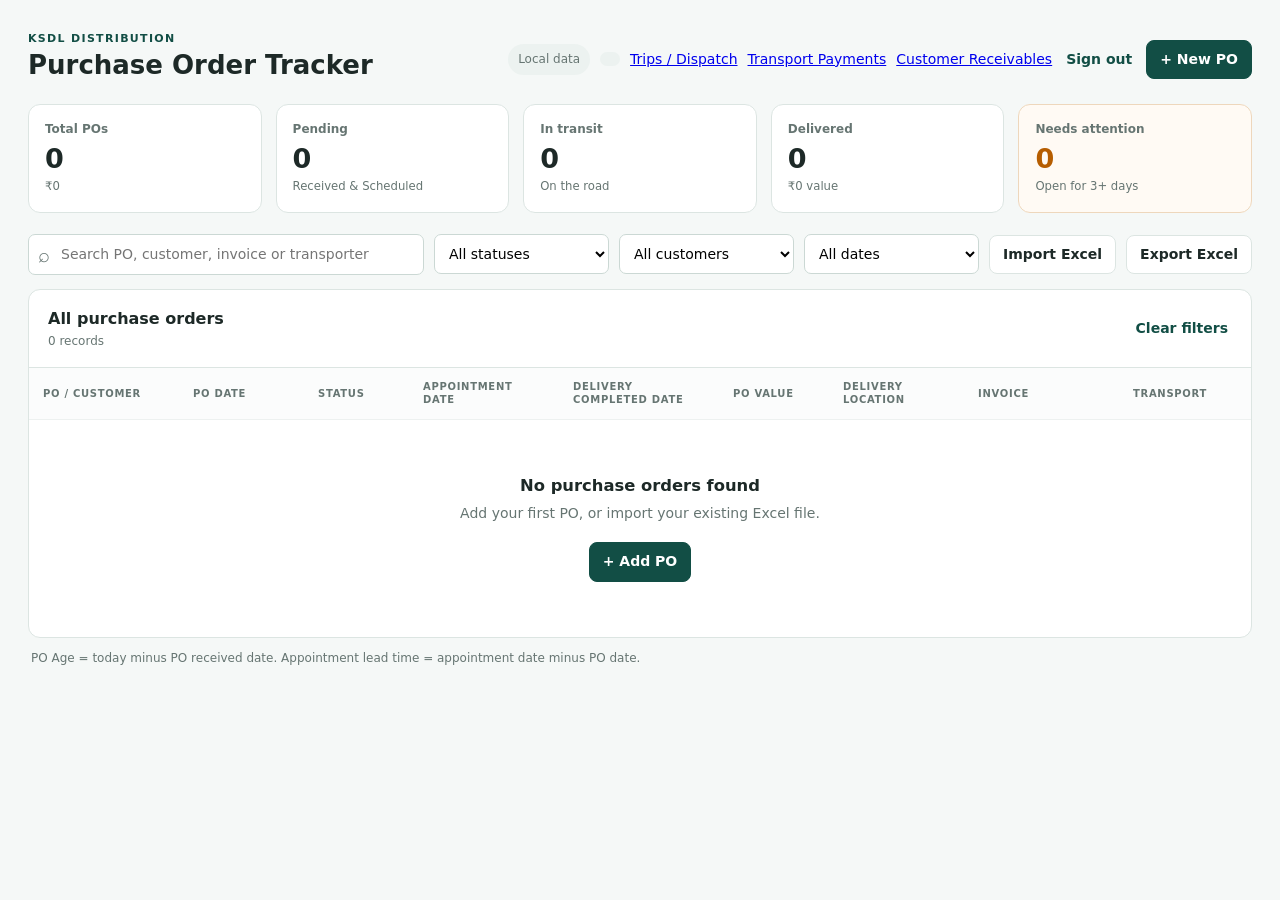
==== index.html @ 759ed299 "Add files via upload" ====
<!doctype html>
<html lang="en">
  <head>
    <meta charset="UTF-8" />
    <meta name="viewport" content="width=device-width, initial-scale=1.0" />
    <meta name="theme-color" content="#124e45" />
    <title>KSDL PO Tracker</title>
    <link rel="stylesheet" href="styles.css?v=main-table-alignment-2-20260728" />
    <link rel="stylesheet" href="main-tracker-layout.css?v=horizontal-scroll-20260728" />
    <link rel="stylesheet" href="mobile-filters.css" />
    <script src="https://cdn.sheetjs.com/xlsx-0.20.3/package/dist/xlsx.full.min.js"></script>
  </head>
  <body>
    <section id="loginScreen" class="login-screen hidden">
      <form id="loginForm" class="login-card">
        <span class="eyebrow">KSDL DISTRIBUTION</span>
        <h1>PO Tracker</h1>
        <p>Sign in with your authorised business email.</p>
        <label>Email<input id="emailInput" type="email" autocomplete="username" required autofocus /></label>
        <label>Password<input id="passwordInput" type="password" autocomplete="current-password" required /></label>
        <p id="loginError" class="error" aria-live="polite"></p>
        <button>Sign in</button>
      </form>
    </section>

    <main id="app" class="app-shell hidden">
      <header class="topbar">
        <div><span class="eyebrow">KSDL DISTRIBUTION</span><h1>Purchase Order Tracker</h1></div>
        <div class="top-actions">
          <span id="connectionStatus" class="connection-status">Local data</span>
          <span id="signedInAs" class="connection-status"></span>
          <a class="tracker-nav-link" href="logistics.html">Trips / Dispatch</a>
          <a class="tracker-nav-link" href="payments.html">Transport Payments</a>
          <a class="tracker-nav-link" href="receivables.html">Customer Receivables</a>
          <button id="signOutBtn" class="text-btn" type="button">Sign out</button>
          <button id="newPoBtn" class="primary">+ New PO</button>
        </div>
      </header>

      <section class="summary-grid" aria-label="Dashboard summary">
        <article><span>Total POs</span><strong id="totalCount">0</strong><small id="totalValue">₹0</small></article>
        <article><span>Pending</span><strong id="pendingCount">0</strong><small>Received &amp; Scheduled</small></article>
        <article><span>In transit</span><strong id="transitCount">0</strong><small>On the road</small></article>
        <article><span>Delivered</span><strong id="deliveredCount">0</strong><small id="deliveredValue">₹0 value</small></article>
        <article class="attention"><span>Needs attention</span><strong id="attentionCount">0</strong><small>Open for 3+ days</small></article>
      </section>

      <section class="toolbar">
        <label class="search"><span>⌕</span><input id="searchInput" placeholder="Search PO, customer, invoice or transporter" /></label>
        <select id="statusFilter" aria-label="Filter by status"><option value="">All statuses</option></select>
        <select id="customerFilter" aria-label="Filter by customer"><option value="">All customers</option></select>
        <select id="dateRangeFilter" aria-label="Filter by date range">
          <option value="">All dates</option>
          <option value="current">Current month</option>
          <option value="last">Last month</option>
          <option value="custom">Custom dates</option>
        </select>
        <div id="customDateFilters" class="custom-date-filters hidden">
          <select id="dateFieldFilter" aria-label="Choose filter date"><option value="poDate">PO date</option><option value="deliveryDate">Appointment date</option><option value="deliveryCompletedDate">Delivery completed date</option></select>
          <label class="date-filter">From<input id="dateFrom" type="date" aria-label="From date" /></label>
          <label class="date-filter">To<input id="dateTo" type="date" aria-label="To date" /></label>
        </div>
        <div class="toolbar-actions">
          <button id="importBtn">Import Excel</button><input id="importFile" type="file" accept=".xlsx,.xls,.csv" hidden />
          <button id="exportBtn">Export Excel</button>
        </div>
      </section>

      <section class="table-card">
        <div class="table-title"><div><h2>All purchase orders</h2><p id="resultCount">0 records</p></div><button id="clearFilters" class="text-btn">Clear filters</button></div>
        <div class="table-wrap"><table class="po-table">
          <colgroup>
            <col class="col-po" /><col class="col-po-date" /><col class="col-status" />
            <col class="col-delivery-date" /><col class="col-completed-date" />
            <col class="col-value" /><col class="col-location" /><col class="col-invoice" />
            <col class="col-transport" /><col class="col-age" />
            <col class="col-action" />
          </colgroup>
          <thead><tr>
          <th scope="col">PO / Customer</th><th scope="col">PO date</th><th scope="col">Status</th><th scope="col">Appointment date</th><th scope="col">Delivery completed date</th><th scope="col">PO value</th><th scope="col">Delivery location</th><th scope="col">Invoice</th><th scope="col">Transport</th><th scope="col">PO age</th><th scope="col">Action</th>
        </tr></thead><tbody id="poTableBody"></tbody></table></div>
        <div id="emptyState" class="empty-state hidden"><h3>No purchase orders found</h3><p>Add your first PO, or import your existing Excel file.</p><button id="emptyNewBtn" class="primary">+ Add PO</button></div>
      </section>
      <p class="footnote">PO Age = today minus PO received date. Appointment lead time = appointment date minus PO date.</p>
    </main>

    <dialog id="poDialog"><form id="poForm" method="dialog">
      <div class="modal-header"><div><span class="eyebrow">PURCHASE ORDER</span><h2 id="formTitle">Add PO</h2></div><button type="button" id="closeDialog" class="icon-btn" aria-label="Close">×</button></div>
      <input id="recordId" type="hidden" />
      <div class="form-grid">
        <label>Customer name*<input name="customerName" required placeholder="e.g. DMart" /></label>
        <label>PO number*<input name="poNumber" required placeholder="e.g. DM-45678" /></label>
        <label>Delivery location<input name="deliveryLocation" placeholder="Auto-captured from PO, or enter manually" /></label>
        <label class="span-2">PO copy <small>Optional: PDF, JPG or PNG received through WhatsApp or from the store. This does not change delivery status.</small><input name="poAttachment" type="file" accept="application/pdf,image/jpeg,image/png" /></label>
        <label>PO date*<input name="poDate" type="date" required /></label>
        <label>PO received date*<input name="poReceivedDate" type="date" required /></label>
        <label>Appointment date<input name="deliveryDate" type="date" /></label>
        <label>Delivery status*<select name="status" required></select></label>
        <label class="span-2">Delivery note <small>PDF, JPG or PNG. Uploading a note marks this PO as Delivered.</small><input name="deliveryNote" type="file" accept="application/pdf,image/jpeg,image/png" /></label>
        <label>PO value (₹)<input name="poValue" type="number" min="0" step="0.01" placeholder="0" /></label>
        <label>Invoice number<input name="invoiceNumber" /></label>
        <label>Invoice date<input name="invoiceDate" type="date" /></label>
        <label>Transporter<input name="transporter" placeholder="e.g. Local Tempo" /></label>
        <label>Transport amount (₹)<input name="transportAmount" type="number" min="0" step="0.01" placeholder="0" /></label>
        <label>LR / tracking number<input name="trackingNumber" /></label>
        <label>Assigned to<input name="assignedTo" placeholder="e.g. Supply Agent" /></label>
        <label>Executive review<select name="reviewStatus"><option value="Approved">Approved</option><option value="Needs Correction">Send back for correction</option><option value="Submitted">Submitted by executive</option><option value="Draft">Draft</option></select></label>
        <label class="span-2">Correction note for executive<textarea name="correctionNote" rows="2" placeholder="Explain what needs to be corrected before sending it back"></textarea></label>
        <label class="span-2">Remarks<textarea name="remarks" rows="3" placeholder="Any delivery or order note"></textarea></label>
      </div>
      <div class="modal-actions"><button type="button" id="deleteBtn" class="danger hidden">Delete permanently</button><span></span><button type="button" id="cancelBtn">Cancel</button><button class="primary">Save PO</button></div>
    </form></dialog>
    <div id="toast" class="toast" role="status"></div>
    <script src="config.js"></script><script src="app.js?v=appointment-date-20260729"></script>
  </body>
</html>
---- styles.css ----
:root{--green:#124e45;--green2:#0d3b35;--mint:#e7f3ef;--ink:#1d2927;--muted:#667572;--line:#dce5e2;--bg:#f5f8f7;--white:#fff;--amber:#b65d00;--red:#b52c2c}*{box-sizing:border-box}body{margin:0;background:var(--bg);font:14px/1.4 Inter,ui-sans-serif,system-ui,-apple-system,BlinkMacSystemFont,"Segoe UI",sans-serif;color:var(--ink)}button,input,select,textarea{font:inherit}button{border:1px solid var(--line);border-radius:8px;background:#fff;padding:9px 13px;cursor:pointer;color:var(--ink);font-weight:650}button:hover{background:#f3f6f5}.primary{border-color:var(--green);background:var(--green);color:#fff}.primary:hover{background:var(--green2)}.app-shell{max-width:1500px;margin:auto;padding:28px}.topbar{display:flex;align-items:flex-end;justify-content:space-between;margin-bottom:25px}.topbar h1{font-size:26px;line-height:1.1;margin:3px 0 0}.eyebrow{color:var(--green);font-size:11px;font-weight:800;letter-spacing:.12em}.top-actions,.toolbar,.toolbar-actions{display:flex;align-items:center;gap:10px}.connection-status{font-size:12px;color:var(--muted);padding:7px 10px;background:#ecf2f0;border-radius:99px}.summary-grid{display:grid;grid-template-columns:repeat(5,1fr);gap:14px;margin-bottom:21px}.summary-grid article,.table-card{background:var(--white);border:1px solid var(--line);border-radius:12px}.summary-grid article{padding:16px}.summary-grid span{display:block;color:var(--muted);font-size:12px;font-weight:650}.summary-grid strong{font-size:27px;line-height:1.3;display:block;margin-top:3px}.summary-grid small{color:var(--muted)}.summary-grid .attention{border-color:#eed7bc;background:#fffaf4}.summary-grid .attention strong{color:var(--amber)}.toolbar{margin-bottom:14px}.search{position:relative;flex:1;min-width:230px}.search span{position:absolute;left:10px;top:7px;font-size:20px;color:var(--muted)}.search input{width:100%;padding:10px 12px 10px 32px}.toolbar select{padding:10px;max-width:175px}input,select,textarea{border:1px solid #cbd8d4;border-radius:7px;background:#fff;padding:9px;width:100%;outline-color:#4c998a}.table-title{display:flex;align-items:center;justify-content:space-between;padding:18px 19px;border-bottom:1px solid var(--line)}.table-title h2{font-size:16px;margin:0}.table-title p{color:var(--muted);font-size:12px;margin:2px 0 0}.text-btn{border:0;padding:4px;color:var(--green);background:transparent}.table-wrap{overflow:auto}table{width:100%;border-collapse:collapse;min-width:1050px}.po-table{min-width:1500px;table-layout:fixed}.po-table th{white-space:normal;line-height:1.25}.po-table .col-po{width:150px}.po-table .col-po-date{width:125px}.po-table .col-status{width:105px}.po-table .col-delivery-date{width:150px}.po-table .col-completed-date{width:160px}.po-table .col-value{width:110px}.po-table .col-location{width:135px}.po-table .col-invoice{width:155px}.po-table .col-transport{width:155px}.po-table .col-assigned{width:115px}.po-table .col-age{width:85px}.po-table .col-action{width:80px}th{text-align:left;text-transform:uppercase;font-size:10px;letter-spacing:.07em;color:var(--muted);background:#fbfcfc}th,td{padding:13px 14px;border-bottom:1px solid #edf1f0;vertical-align:middle}td{font-size:13px}.primary-cell{font-weight:750}.secondary{display:block;font-size:12px;color:var(--muted);margin-top:2px}.pill{font-size:11px;font-weight:750;padding:5px 8px;border-radius:20px;display:inline-block;white-space:nowrap}.received{background:#e8eff8;color:#305b8c}.scheduled{background:#f8f0da;color:#8a6400}.in-transit{background:#e4f2f5;color:#12677b}.delivered{background:#e4f3ea;color:#18723b}.partially-delivered{background:#fcefdc;color:#9a5500}.cancelled{background:#f5e5e5;color:#a12b2b}.action-btn{padding:5px 9px;font-size:12px}.empty-state{text-align:center;padding:55px 20px}.empty-state h3{margin:0}.empty-state p{color:var(--muted);margin:6px 0 18px}.hidden{display:none!important}.footnote{font-size:12px;color:var(--muted);margin:12px 3px}dialog{border:0;border-radius:13px;padding:0;width:min(760px,calc(100% - 30px));box-shadow:0 20px 55px #16332b55}dialog::backdrop{background:#132d2866}dialog form{padding:22px}.modal-header{display:flex;justify-content:space-between;align-items:start;margin-bottom:18px}.modal-header h2{margin:3px 0 0}.icon-btn{font-size:25px;border:0;padding:0 7px;background:transparent}.form-grid{display:grid;grid-template-columns:1fr 1fr;gap:14px}.form-grid label{font-size:12px;font-weight:700;color:#43514e}.form-grid input,.form-grid select,.form-grid textarea{display:block;margin-top:5px;font-weight:400;color:var(--ink)}textarea{resize:vertical}.span-2{grid-column:span 2}.modal-actions{display:grid;grid-template-columns:auto 1fr auto auto;gap:9px;margin-top:22px}.danger{color:var(--red);border-color:#e7b9b9}.toast{position:fixed;right:20px;bottom:20px;background:#193d36;color:#fff;padding:11px 15px;border-radius:8px;box-shadow:0 5px 20px #0003;opacity:0;transform:translateY(12px);transition:.2s;pointer-events:none}.toast.show{opacity:1;transform:translateY(0)}.login-screen{position:fixed;inset:0;z-index:10;display:grid;place-items:center;background:var(--bg)}.login-card{width:min(380px,calc(100% - 36px));background:white;border:1px solid var(--line);border-radius:14px;padding:29px}.login-card h1{margin:3px 0}.login-card p{color:var(--muted)}.login-card label{display:block;font-weight:700;margin:19px 0 14px}.login-card label input{margin-top:5px}.login-card button{width:100%}.error{color:var(--red)!important;min-height:18px;font-size:12px}@media(max-width:900px){.summary-grid{grid-template-columns:repeat(3,1fr)}.toolbar{flex-wrap:wrap}.toolbar-actions{margin-left:auto}}@media(max-width:580px){.app-shell{padding:17px}.topbar{align-items:start;gap:15px}.topbar h1{font-size:21px}.connection-status{display:none}.summary-grid{grid-template-columns:1fr 1fr;gap:9px}.summary-grid article{padding:13px}.summary-grid strong{font-size:23px}.toolbar select{flex:1;max-width:none}.toolbar-actions{width:100%;margin-left:0}.toolbar-actions button{flex:1}.form-grid{grid-template-columns:1fr}.span-2{grid-column:span 1}.modal-actions{grid-template-columns:auto 1fr auto auto}dialog form{padding:17px}}
---- main-tracker-layout.css ----
.po-table {
  width: 1410px;
  min-width: 1410px;
  table-layout: fixed;
}

.po-table th,
.po-table td {
  overflow-wrap: anywhere;
}

.po-table td[data-column="value"],
.po-table td[data-column="age"],
.po-table td[data-column="action"] {
  white-space: nowrap;
}

@media (max-width: 760px) {
  html,
  body {
    width: 100%;
    max-width: 100%;
    overflow-x: hidden;
  }

  .app-shell {
    width: 100%;
    max-width: 100%;
    padding: 14px;
  }

  .topbar {
    display: block;
    width: 100%;
    margin-bottom: 18px;
  }

  .top-actions {
    display: grid;
    grid-template-columns: minmax(0, 1fr) minmax(0, 1fr);
    gap: 8px;
    width: 100%;
    margin-top: 13px;
  }

  .top-actions .connection-status {
    display: none;
  }

  .top-actions .tracker-nav-link,
  .top-actions button {
    display: flex;
    align-items: center;
    justify-content: center;
    width: 100%;
    min-width: 0;
    min-height: 42px;
    padding: 8px;
    text-align: center;
    line-height: 1.2;
  }

  .top-actions a[href="receivables.html"] {
    grid-column: 1 / -1;
  }

  .summary-grid,
  .toolbar,
  .table-card {
    width: 100%;
    max-width: 100%;
    min-width: 0;
  }

  .toolbar {
    display: grid;
    grid-template-columns: minmax(0, 1fr) minmax(0, 1fr);
    gap: 8px;
  }

  .toolbar .search,
  .toolbar #dateRangeFilter,
  .toolbar .custom-date-filters,
  .toolbar .toolbar-actions {
    grid-column: 1 / -1;
    width: 100%;
  }

  .toolbar select {
    width: 100%;
    max-width: none;
  }

  .toolbar-actions {
    display: grid;
    grid-template-columns: minmax(0, 1fr) minmax(0, 1fr);
    gap: 8px;
    margin: 0;
  }

  .toolbar-actions button {
    width: 100%;
    min-height: 42px;
  }

  .table-card {
    overflow: hidden;
  }

  .table-wrap {
    width: 100%;
    max-width: 100%;
    overflow-x: auto;
    overflow-y: hidden;
    -webkit-overflow-scrolling: touch;
    overscroll-behavior-inline: contain;
  }

  .po-table {
    display: table;
    width: 1410px;
    min-width: 1410px;
    table-layout: fixed;
  }
}
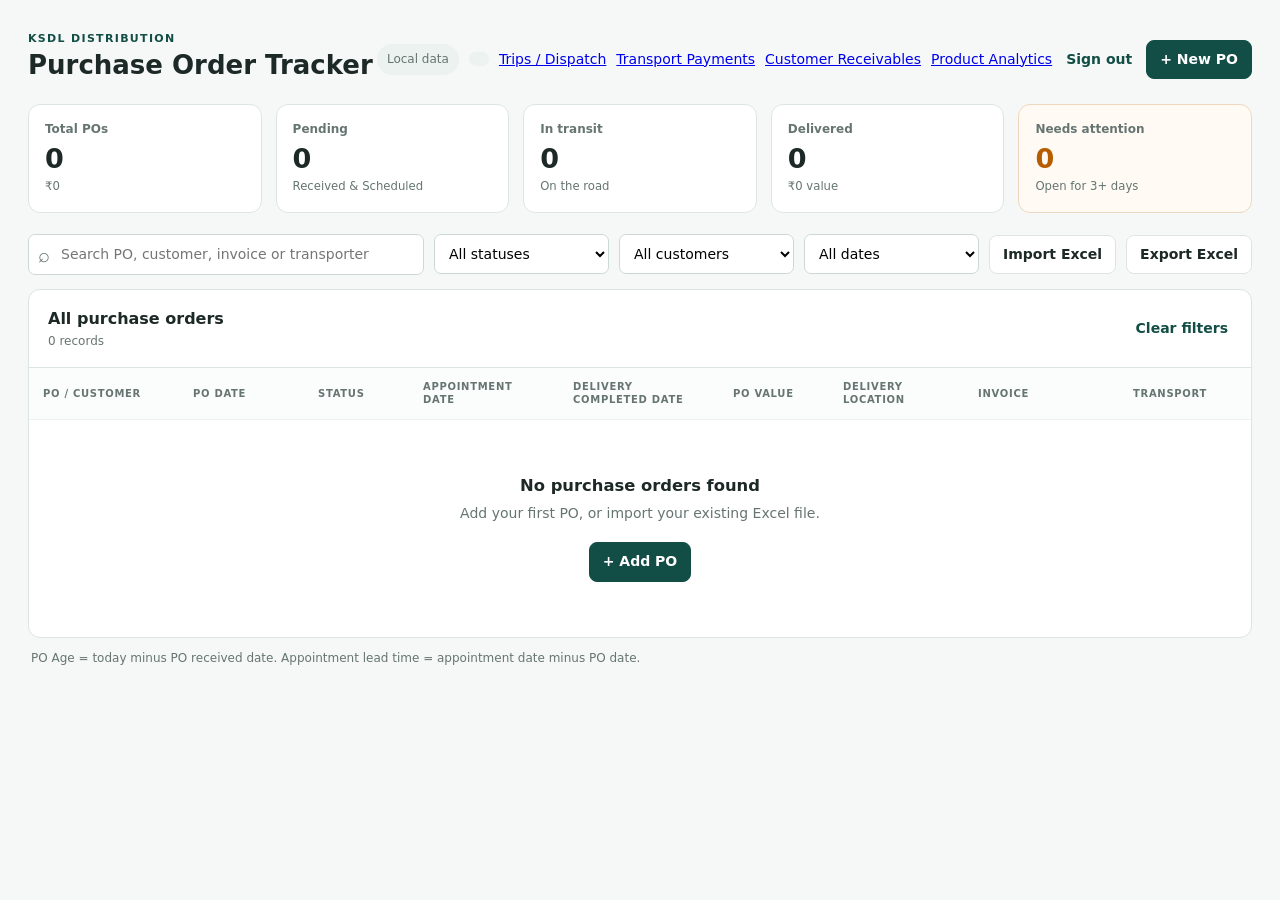
==== commit f6f3e1bf: "Add files via upload" ====
--- a/index.html
+++ b/index.html
@@ -32,6 +32,7 @@
           <a class="tracker-nav-link" href="logistics.html">Trips / Dispatch</a>
           <a class="tracker-nav-link" href="payments.html">Transport Payments</a>
           <a class="tracker-nav-link" href="receivables.html">Customer Receivables</a>
+          <a class="tracker-nav-link" href="analytics.html">Product Analytics</a>
           <button id="signOutBtn" class="text-btn" type="button">Sign out</button>
           <button id="newPoBtn" class="primary">+ New PO</button>
         </div>
@@ -111,6 +112,6 @@
       <div class="modal-actions"><button type="button" id="deleteBtn" class="danger hidden">Delete permanently</button><span></span><button type="button" id="cancelBtn">Cancel</button><button class="primary">Save PO</button></div>
     </form></dialog>
     <div id="toast" class="toast" role="status"></div>
-    <script src="config.js"></script><script src="app.js?v=appointment-date-20260729"></script>
+    <script src="config.js"></script><script src="app.js?v=product-analytics-nav-20260731"></script>
   </body>
 </html>
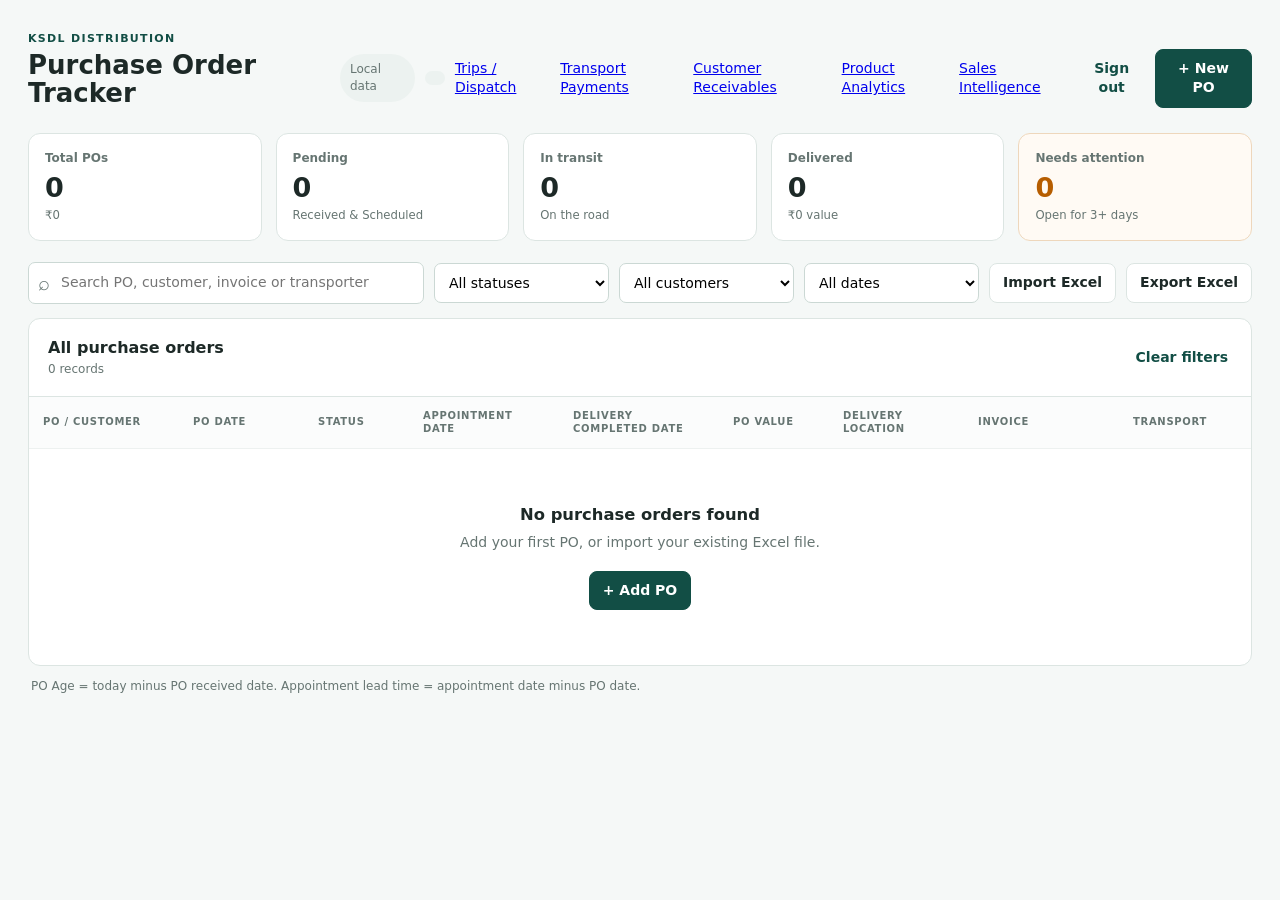
==== commit c46d8a89: "Add files via upload" ====
--- a/index.html
+++ b/index.html
@@ -33,6 +33,7 @@
           <a class="tracker-nav-link" href="payments.html">Transport Payments</a>
           <a class="tracker-nav-link" href="receivables.html">Customer Receivables</a>
           <a class="tracker-nav-link" href="analytics.html">Product Analytics</a>
+          <a class="tracker-nav-link" href="sales-intelligence.html">Sales Intelligence</a>
           <button id="signOutBtn" class="text-btn" type="button">Sign out</button>
           <button id="newPoBtn" class="primary">+ New PO</button>
         </div>
@@ -112,6 +113,6 @@
       <div class="modal-actions"><button type="button" id="deleteBtn" class="danger hidden">Delete permanently</button><span></span><button type="button" id="cancelBtn">Cancel</button><button class="primary">Save PO</button></div>
     </form></dialog>
     <div id="toast" class="toast" role="status"></div>
-    <script src="config.js"></script><script src="app.js?v=product-analytics-nav-20260731"></script>
+    <script src="config.js"></script><script src="app.js?v=modasa-location-20260731"></script>
   </body>
 </html>
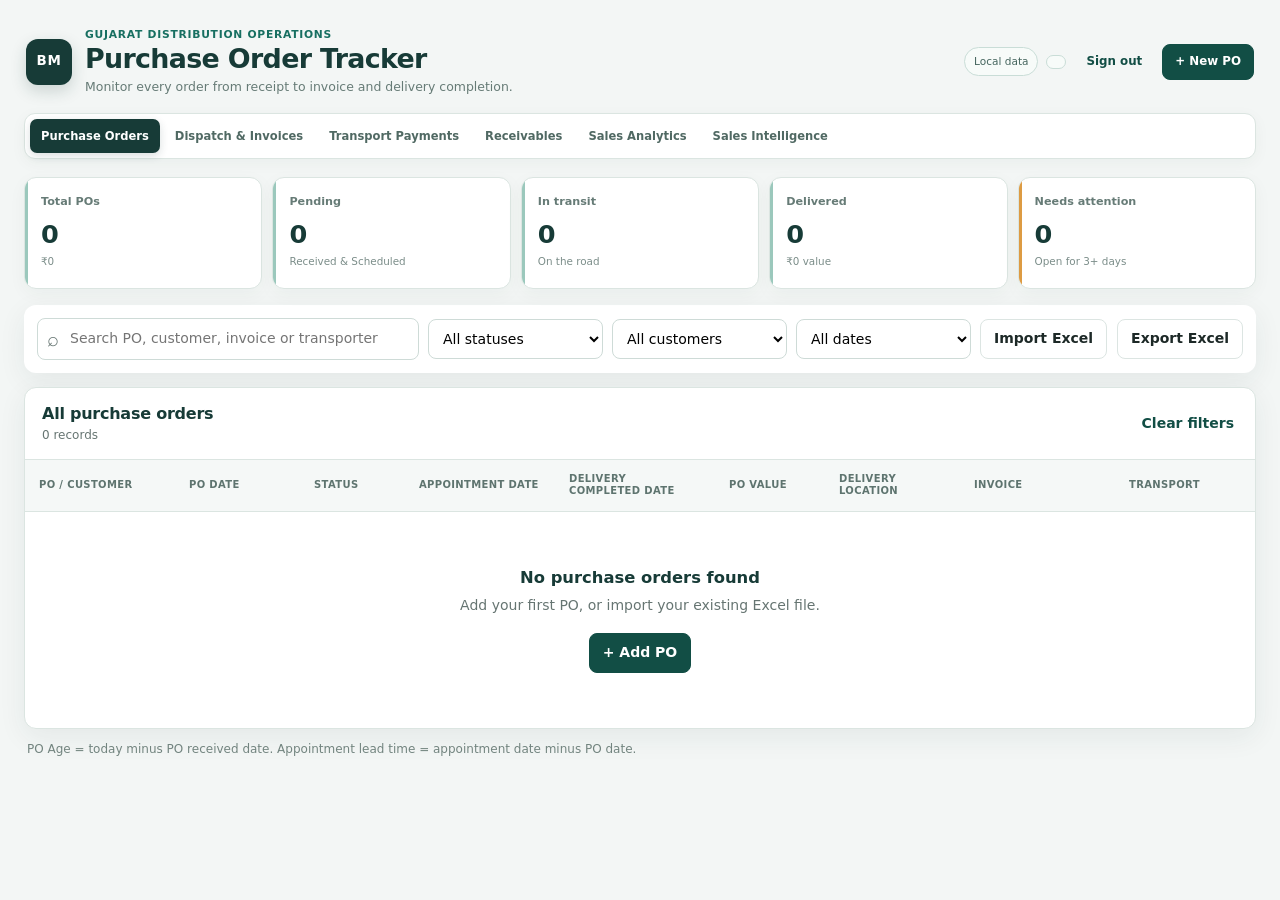
==== commit 7fc5230b: "Add files via upload" ====
--- a/index.html
+++ b/index.html
@@ -8,9 +8,10 @@
     <link rel="stylesheet" href="styles.css?v=main-table-alignment-2-20260728" />
     <link rel="stylesheet" href="main-tracker-layout.css?v=horizontal-scroll-20260728" />
     <link rel="stylesheet" href="mobile-filters.css" />
+    <link rel="stylesheet" href="owner-suite.css?v=owner-suite-20260811" />
     <script src="https://cdn.sheetjs.com/xlsx-0.20.3/package/dist/xlsx.full.min.js"></script>
   </head>
-  <body>
+  <body class="owner-suite owner-tracker-page">
     <section id="loginScreen" class="login-screen hidden">
       <form id="loginForm" class="login-card">
         <span class="eyebrow">KSDL DISTRIBUTION</span>
@@ -24,20 +25,24 @@
     </section>
 
     <main id="app" class="app-shell hidden">
-      <header class="topbar">
-        <div><span class="eyebrow">KSDL DISTRIBUTION</span><h1>Purchase Order Tracker</h1></div>
-        <div class="top-actions">
+      <header class="topbar owner-suite-header">
+        <div class="owner-heading"><div class="owner-brand-mark" aria-hidden="true">BM</div><div><span class="owner-context">Gujarat distribution operations</span><h1>Purchase Order Tracker</h1><p class="page-intro">Monitor every order from receipt to invoice and delivery completion.</p></div></div>
+        <div class="top-actions owner-header-actions">
           <span id="connectionStatus" class="connection-status">Local data</span>
           <span id="signedInAs" class="connection-status"></span>
-          <a class="tracker-nav-link" href="logistics.html">Trips / Dispatch</a>
-          <a class="tracker-nav-link" href="payments.html">Transport Payments</a>
-          <a class="tracker-nav-link" href="receivables.html">Customer Receivables</a>
-          <a class="tracker-nav-link" href="analytics.html">Product Analytics</a>
-          <a class="tracker-nav-link" href="sales-intelligence.html">Sales Intelligence</a>
           <button id="signOutBtn" class="text-btn" type="button">Sign out</button>
           <button id="newPoBtn" class="primary">+ New PO</button>
         </div>
       </header>
+
+      <nav class="owner-suite-nav" aria-label="Owner workspace">
+        <a class="active" href="index.html" aria-current="page">Purchase Orders</a>
+        <a href="logistics.html">Dispatch &amp; Invoices</a>
+        <a href="payments.html">Transport Payments</a>
+        <a href="receivables.html">Receivables</a>
+        <a href="analytics.html">Sales Analytics</a>
+        <a href="sales-intelligence.html">Sales Intelligence</a>
+      </nav>
 
       <section class="summary-grid" aria-label="Dashboard summary">
         <article><span>Total POs</span><strong id="totalCount">0</strong><small id="totalValue">₹0</small></article>
--- a/owner-suite.css
+++ b/owner-suite.css
@@ -0,0 +1,422 @@
+:root {
+  --owner-navy: #173b37;
+  --owner-green: #176f61;
+  --owner-green-dark: #11594e;
+  --owner-mint: #e8f3ef;
+  --owner-page: #f3f6f5;
+  --owner-surface: #ffffff;
+  --owner-border: #dbe5e1;
+  --owner-muted: #667b76;
+  --owner-shadow: 0 8px 28px rgba(24, 59, 54, .07);
+}
+
+.owner-suite {
+  min-height: 100vh;
+  background: var(--owner-page);
+  color: var(--owner-navy);
+}
+
+.owner-suite .app-shell {
+  width: min(1580px, 100%);
+  max-width: none;
+  margin: 0 auto;
+  padding: 22px 24px 40px;
+}
+
+.owner-suite .owner-suite-header {
+  display: flex;
+  align-items: center;
+  justify-content: space-between;
+  gap: 24px;
+  margin: 0;
+  padding: 5px 2px 17px;
+}
+
+.owner-heading {
+  display: flex;
+  min-width: 0;
+  align-items: center;
+  gap: 13px;
+}
+
+.owner-brand-mark {
+  display: grid;
+  flex: 0 0 auto;
+  width: 46px;
+  height: 46px;
+  place-items: center;
+  border-radius: 12px;
+  background: var(--owner-navy);
+  color: white;
+  box-shadow: 0 6px 16px rgba(23, 59, 55, .18);
+  font-size: .84rem;
+  font-weight: 900;
+  letter-spacing: .05em;
+}
+
+.owner-context {
+  display: block;
+  margin-bottom: 2px;
+  color: var(--owner-green);
+  font-size: .67rem;
+  font-weight: 850;
+  letter-spacing: .07em;
+  text-transform: uppercase;
+}
+
+.owner-suite .owner-heading h1 {
+  margin: 0;
+  color: var(--owner-navy);
+  font-size: clamp(1.45rem, 2.1vw, 2rem);
+  line-height: 1.12;
+  letter-spacing: -.025em;
+}
+
+.owner-suite .page-intro {
+  margin: 4px 0 0;
+  max-width: 680px;
+  color: var(--owner-muted);
+  font-size: .78rem;
+  line-height: 1.45;
+}
+
+.owner-suite .owner-header-actions {
+  display: flex;
+  flex: 0 0 auto;
+  align-items: center;
+  justify-content: flex-end;
+  gap: 8px;
+}
+
+.owner-suite .owner-header-actions .connection-status {
+  max-width: 210px;
+  overflow: hidden;
+  padding: 6px 9px;
+  border: 1px solid #c9ddd7;
+  border-radius: 999px;
+  background: #f7fbf9;
+  color: #45655e;
+  font-size: .66rem;
+  text-overflow: ellipsis;
+  white-space: nowrap;
+}
+
+.owner-suite .owner-header-actions button {
+  min-height: 36px;
+  padding: 8px 12px;
+  border-radius: 8px;
+  font-size: .74rem;
+}
+
+.owner-suite-nav {
+  display: flex;
+  flex-wrap: wrap;
+  gap: 4px;
+  margin: 0 0 18px;
+  padding: 5px;
+  border: 1px solid var(--owner-border);
+  border-radius: 11px;
+  background: var(--owner-surface);
+  box-shadow: 0 4px 16px rgba(24, 59, 54, .045);
+}
+
+.owner-suite-nav a {
+  display: inline-flex;
+  min-height: 34px;
+  align-items: center;
+  justify-content: center;
+  padding: 7px 11px;
+  border-radius: 7px;
+  color: #506963;
+  font-size: .72rem;
+  font-weight: 790;
+  text-decoration: none;
+}
+
+.owner-suite-nav a:hover {
+  background: #f0f6f4;
+  color: var(--owner-green-dark);
+}
+
+.owner-suite-nav a.active {
+  background: var(--owner-navy);
+  color: white;
+  box-shadow: 0 3px 9px rgba(23, 59, 55, .16);
+}
+
+.report-section-nav {
+  display: flex;
+  flex-wrap: wrap;
+  align-items: center;
+  gap: 5px;
+  margin: -3px 0 14px;
+  padding: 8px 10px;
+  border: 1px solid var(--owner-border);
+  border-radius: 10px;
+  background: rgba(255, 255, 255, .72);
+}
+
+.report-section-nav > span {
+  margin-right: 3px;
+  color: var(--owner-muted);
+  font-size: .66rem;
+  font-weight: 850;
+  letter-spacing: .045em;
+  text-transform: uppercase;
+}
+
+.report-section-nav a {
+  padding: 5px 8px;
+  border-radius: 6px;
+  color: var(--owner-green-dark);
+  font-size: .69rem;
+  font-weight: 760;
+  text-decoration: none;
+}
+
+.report-section-nav a:hover {
+  background: var(--owner-mint);
+}
+
+.report-anchor {
+  scroll-margin-top: 14px;
+}
+
+.owner-suite .summary-grid {
+  gap: 10px;
+  margin-bottom: 16px;
+}
+
+.owner-suite .summary-grid article {
+  position: relative;
+  min-height: 112px;
+  overflow: hidden;
+  padding: 16px;
+  border: 1px solid var(--owner-border);
+  border-radius: 12px;
+  background: var(--owner-surface);
+  box-shadow: 0 5px 18px rgba(24, 59, 54, .045);
+}
+
+.owner-suite .summary-grid article::after {
+  content: '';
+  position: absolute;
+  inset: 0 auto 0 0;
+  width: 3px;
+  background: #9bc8bc;
+}
+
+.owner-suite .summary-grid article.attention::after {
+  background: #dd9b43;
+}
+
+.owner-suite .summary-grid article span {
+  color: var(--owner-muted);
+  font-size: .7rem;
+  font-weight: 760;
+}
+
+.owner-suite .summary-grid article strong {
+  margin-top: 8px;
+  color: var(--owner-navy);
+  font-size: clamp(1.45rem, 2vw, 1.8rem);
+  letter-spacing: -.025em;
+}
+
+.owner-suite .summary-grid article small {
+  margin-top: 5px;
+  color: #7b8d89;
+  font-size: .65rem;
+}
+
+.owner-suite .toolbar,
+.owner-suite .analytics-filter-card,
+.owner-suite .intelligence-filter-card {
+  border-color: var(--owner-border);
+  border-radius: 12px;
+  background: var(--owner-surface);
+  box-shadow: var(--owner-shadow);
+}
+
+.owner-suite .toolbar {
+  gap: 9px;
+  margin-bottom: 14px;
+  padding: 13px;
+}
+
+.owner-suite input,
+.owner-suite select,
+.owner-suite textarea {
+  border-color: #cedbd7;
+  border-radius: 8px;
+  background: white;
+}
+
+.owner-suite input:focus,
+.owner-suite select:focus,
+.owner-suite textarea:focus {
+  outline: 3px solid rgba(23, 111, 97, .12);
+  border-color: #69a99a;
+}
+
+.owner-suite button,
+.owner-suite .tracker-nav-link {
+  border-radius: 8px;
+}
+
+.owner-suite .table-card,
+.owner-suite .analytics-card,
+.owner-suite .intelligence-card,
+.owner-suite .method-card,
+.owner-suite .intelligence-note {
+  border-color: var(--owner-border);
+  border-radius: 12px;
+  box-shadow: var(--owner-shadow);
+}
+
+.owner-suite .table-card {
+  background: var(--owner-surface);
+}
+
+.owner-suite .table-title {
+  padding: 15px 17px;
+  border-bottom: 1px solid var(--owner-border);
+}
+
+.owner-suite .table-title h2,
+.owner-suite .analytics-section-head h2,
+.owner-suite .section-head h2 {
+  color: var(--owner-navy);
+  letter-spacing: -.015em;
+}
+
+.owner-suite .table-wrap {
+  scrollbar-color: #b9cbc6 transparent;
+  scrollbar-width: thin;
+}
+
+.owner-suite table th {
+  position: sticky;
+  top: 0;
+  z-index: 2;
+  border-color: var(--owner-border);
+  background: #f5f8f7;
+  color: #5e746f;
+  font-weight: 830;
+  letter-spacing: .035em;
+  text-transform: uppercase;
+}
+
+.owner-suite table td {
+  border-color: #e7eeeb;
+}
+
+.owner-suite table tbody tr:hover {
+  background: #f7fbf9;
+}
+
+.owner-suite .analytics-card,
+.owner-suite .intelligence-card {
+  margin-bottom: 15px;
+  padding: 17px;
+}
+
+.owner-suite .analytics-section-head,
+.owner-suite .section-head {
+  padding-bottom: 12px;
+  border-bottom: 1px solid #e9efed;
+}
+
+.owner-suite .analytics-section-head .eyebrow,
+.owner-suite .section-head .eyebrow {
+  color: var(--owner-green);
+  font-size: .61rem;
+  letter-spacing: .07em;
+}
+
+.owner-suite .recommendation-card,
+.owner-suite .priority-card {
+  border-left: 4px solid var(--owner-green);
+  background: white;
+}
+
+.owner-suite .recommendation,
+.owner-suite .growth-card {
+  border-color: #dce6e2;
+  border-radius: 9px;
+  background: #fbfdfc;
+  box-shadow: none;
+}
+
+.owner-suite .result-chip,
+.owner-suite .privacy-chip {
+  border-radius: 7px;
+  background: var(--owner-mint);
+}
+
+.owner-suite .intelligence-note {
+  border-left: 4px solid #75aa9d;
+  background: white;
+}
+
+.owner-suite .analytics-filter-card,
+.owner-suite .intelligence-filter-card {
+  margin-bottom: 14px;
+  padding: 13px;
+}
+
+.owner-suite .opportunity-tabs {
+  border: 1px solid #dce7e3;
+  background: #f2f6f5;
+}
+
+.owner-suite .opportunity-tab.active {
+  color: white;
+  background: var(--owner-navy);
+}
+
+.owner-suite .opportunity-tab.active span {
+  background: rgba(255,255,255,.18);
+}
+
+.owner-suite .footnote,
+.owner-suite .analytics-footnote,
+.owner-suite .intelligence-footnote {
+  color: #72847f;
+}
+
+@media (max-width: 980px) {
+  .owner-suite .app-shell { padding: 18px 16px 34px; }
+  .owner-suite .owner-suite-header { align-items: flex-start; flex-direction: column; }
+  .owner-suite .owner-header-actions { width: 100%; justify-content: flex-start; flex-wrap: wrap; }
+  .owner-suite .owner-header-actions .connection-status { max-width: 260px; }
+  .owner-suite-nav { gap: 3px; }
+  .owner-suite-nav a { flex: 1 1 145px; }
+}
+
+@media (max-width: 760px) {
+  .owner-suite .app-shell { width: 100%; padding: 14px 12px 30px; }
+  .owner-suite .owner-suite-header { display: flex; margin: 0; padding-bottom: 13px; }
+  .owner-heading { align-items: flex-start; }
+  .owner-brand-mark { width: 40px; height: 40px; border-radius: 10px; }
+  .owner-suite .owner-heading h1 { font-size: 1.42rem; }
+  .owner-suite .owner-header-actions { display: grid; grid-template-columns: 1fr 1fr; }
+  .owner-suite .owner-header-actions .connection-status { display: block; grid-column: 1 / -1; max-width: 100%; }
+  .owner-suite .owner-header-actions button { width: 100%; min-height: 40px; }
+  .owner-suite-nav { display: grid; grid-template-columns: 1fr 1fr; margin-bottom: 14px; padding: 4px; }
+  .owner-suite-nav a { min-width: 0; min-height: 39px; padding: 7px; text-align: center; }
+  .owner-suite .summary-grid { grid-template-columns: 1fr 1fr; }
+  .owner-suite .summary-grid article { min-height: 104px; padding: 13px; }
+  .owner-suite .toolbar { padding: 11px; }
+  .owner-suite .analytics-card,
+  .owner-suite .intelligence-card { padding: 13px; }
+  .report-section-nav { display: grid; grid-template-columns: 1fr 1fr; padding: 7px; }
+  .report-section-nav > span { grid-column: 1 / -1; margin: 0 3px 2px; }
+  .report-section-nav a { padding: 7px; background: #f2f7f5; text-align: center; }
+}
+
+@media (max-width: 430px) {
+  .owner-suite .summary-grid { grid-template-columns: 1fr 1fr; }
+  .owner-suite .summary-grid article strong { font-size: 1.35rem; }
+  .owner-suite-nav a { font-size: .66rem; }
+}
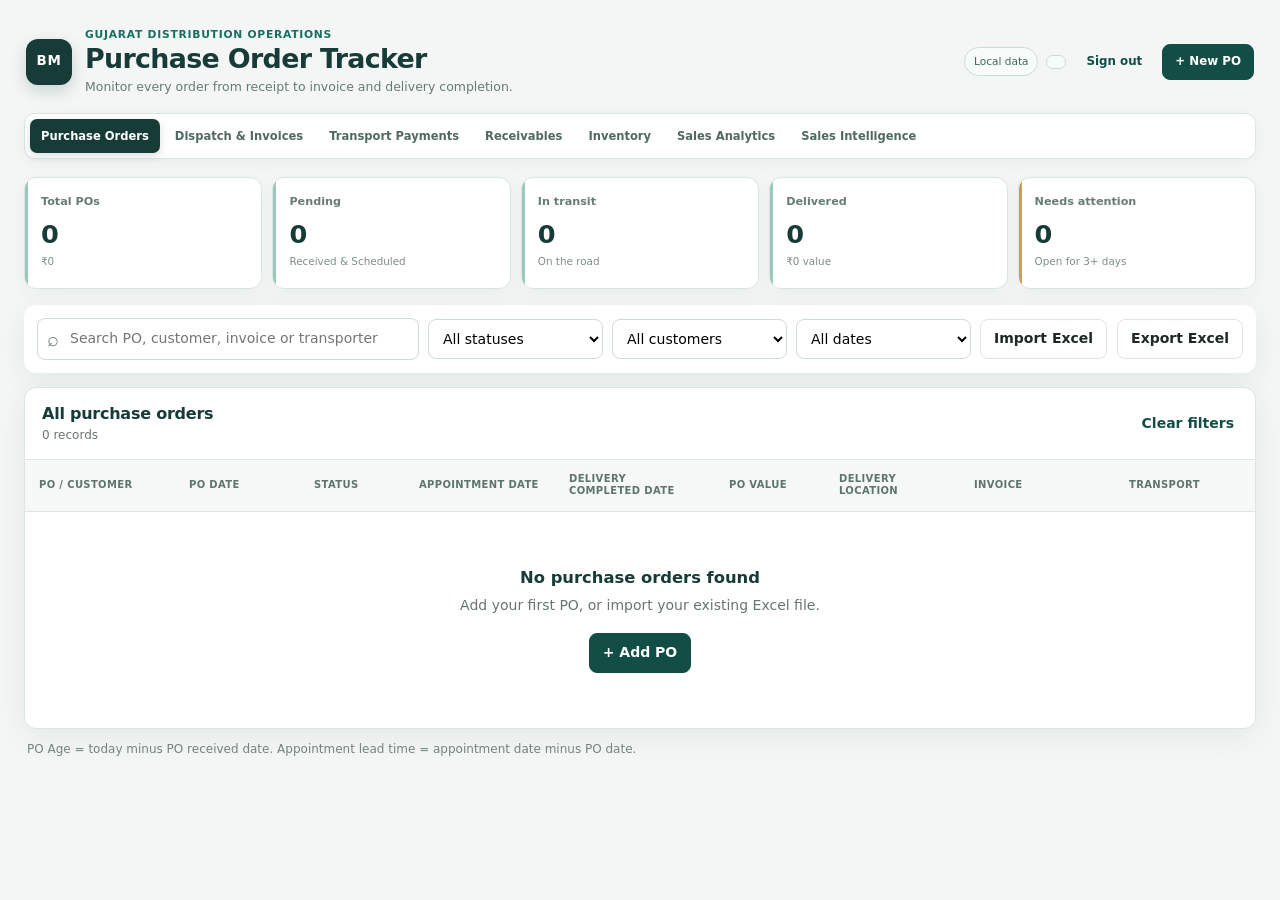
==== commit 42b4cfda: "Add files via upload" ====
--- a/index.html
+++ b/index.html
@@ -40,6 +40,7 @@
         <a href="logistics.html">Dispatch &amp; Invoices</a>
         <a href="payments.html">Transport Payments</a>
         <a href="receivables.html">Receivables</a>
+        <a href="inventory.html">Inventory</a>
         <a href="analytics.html">Sales Analytics</a>
         <a href="sales-intelligence.html">Sales Intelligence</a>
       </nav>
@@ -98,7 +99,7 @@
         <label>Customer name*<input name="customerName" required placeholder="e.g. DMart" /></label>
         <label>PO number*<input name="poNumber" required placeholder="e.g. DM-45678" /></label>
         <label>Delivery location<input name="deliveryLocation" placeholder="Auto-captured from PO, or enter manually" /></label>
-        <label class="span-2">PO copy <small>Optional: PDF, JPG or PNG received through WhatsApp or from the store. This does not change delivery status.</small><input name="poAttachment" type="file" accept="application/pdf,image/jpeg,image/png" /></label>
+        <label class="span-2">PO copy / revised PO copy <small>Optional: upload the latest PDF, JPG or PNG received through WhatsApp or from the store. When editing, a selected file replaces the PO copy shown in the tracker.</small><input name="poAttachment" type="file" accept="application/pdf,image/jpeg,image/png" /></label>
         <label>PO date*<input name="poDate" type="date" required /></label>
         <label>PO received date*<input name="poReceivedDate" type="date" required /></label>
         <label>Appointment date<input name="deliveryDate" type="date" /></label>
@@ -118,6 +119,6 @@
       <div class="modal-actions"><button type="button" id="deleteBtn" class="danger hidden">Delete permanently</button><span></span><button type="button" id="cancelBtn">Cancel</button><button class="primary">Save PO</button></div>
     </form></dialog>
     <div id="toast" class="toast" role="status"></div>
-    <script src="config.js"></script><script src="app.js?v=modasa-location-20260731"></script>
+    <script src="config.js"></script><script src="app.js?v=revised-po-upload-20260813"></script>
   </body>
 </html>
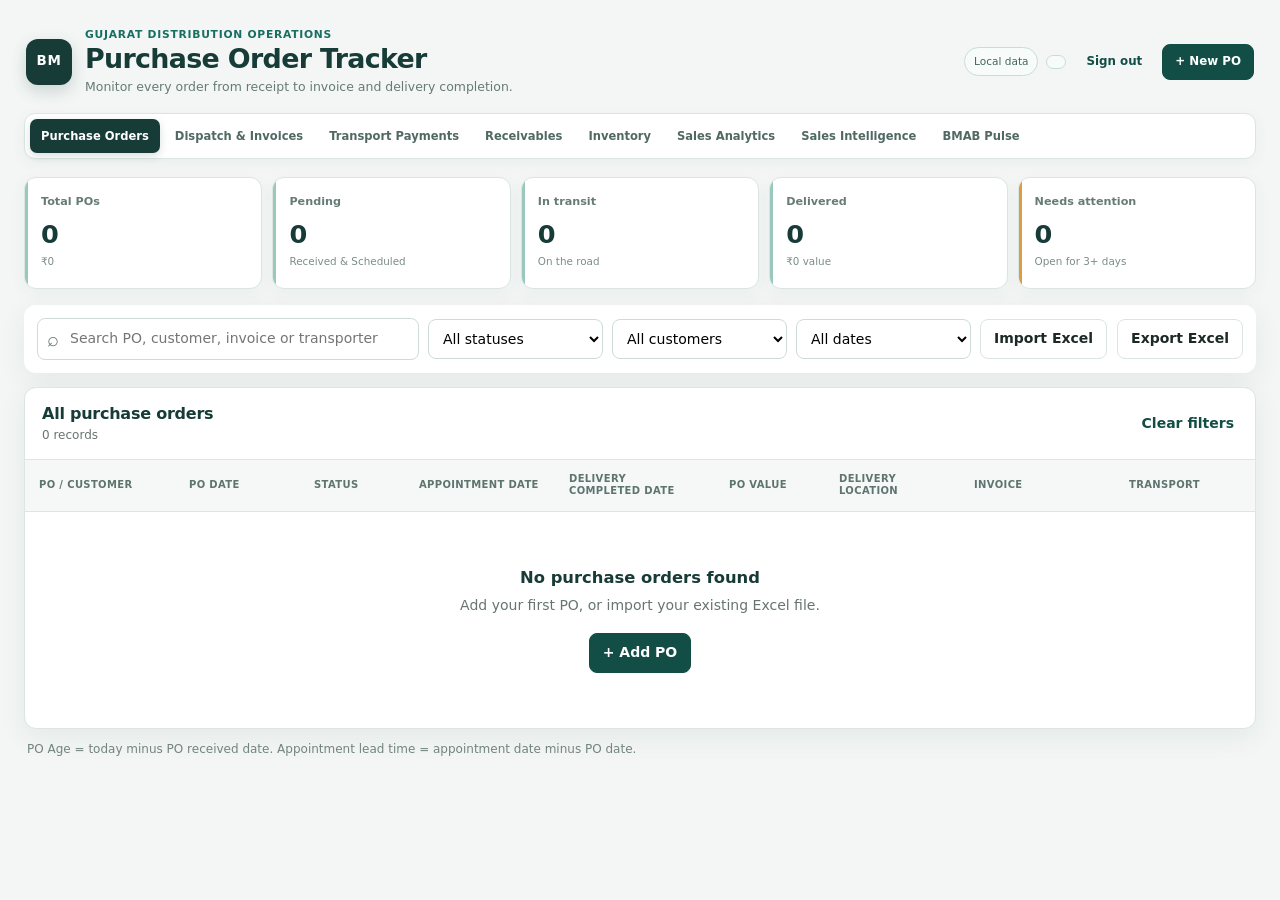
==== commit e070e87f: "Add files via upload" ====
--- a/index.html
+++ b/index.html
@@ -43,6 +43,7 @@
         <a href="inventory.html">Inventory</a>
         <a href="analytics.html">Sales Analytics</a>
         <a href="sales-intelligence.html">Sales Intelligence</a>
+        <a class="external-app-link" href="bmab-pulse.html" aria-label="Open BMAB Pulse">BMAB Pulse</a>
       </nav>
 
       <section class="summary-grid" aria-label="Dashboard summary">
@@ -119,6 +120,6 @@
       <div class="modal-actions"><button type="button" id="deleteBtn" class="danger hidden">Delete permanently</button><span></span><button type="button" id="cancelBtn">Cancel</button><button class="primary">Save PO</button></div>
     </form></dialog>
     <div id="toast" class="toast" role="status"></div>
-    <script src="config.js"></script><script src="app.js?v=revised-po-upload-20260813"></script>
+    <script src="config.js"></script><script src="app.js?v=fast-load-20260828"></script>
   </body>
 </html>
--- a/mobile-filters.css
+++ b/mobile-filters.css
@@ -0,0 +1,77 @@
+/* Small-screen filter improvements for KSDL PO Tracker. */
+.custom-date-filters {
+  display: grid;
+  grid-template-columns: minmax(130px, 1fr) minmax(135px, 1fr) minmax(135px, 1fr);
+  align-items: end;
+  gap: 10px;
+}
+
+.date-filter {
+  color: var(--muted);
+  font-size: 11px;
+}
+
+.date-filter input {
+  display: block;
+  min-width: 135px;
+  margin-top: 2px;
+}
+
+.note-link {
+  display: block;
+  width: fit-content;
+  margin-top: 4px;
+  padding: 0;
+  border: 0;
+  background: transparent;
+  color: var(--green);
+  font-size: 12px;
+  font-weight: 700;
+  cursor: pointer;
+  text-align: left;
+}
+
+.tracker-nav-link {
+  color: var(--green);
+  font-size: .85rem;
+  font-weight: 800;
+  text-decoration: none;
+  border: 1px solid #bfd7cf;
+  padding: 8px 10px;
+  border-radius: 9px;
+  background: #f6fbf9;
+}
+
+.tracker-nav-link:hover { background: #e8f5f0; }
+
+@media (max-width: 580px) {
+  .toolbar {
+    display: grid;
+    grid-template-columns: 1fr 1fr;
+    gap: 9px;
+  }
+
+  .toolbar .search,
+  .toolbar .custom-date-filters,
+  .toolbar .toolbar-actions {
+    grid-column: 1 / -1;
+  }
+
+  .toolbar select {
+    max-width: none;
+  }
+
+  .custom-date-filters {
+    display: grid;
+    grid-template-columns: 1fr 1fr;
+    gap: 8px;
+  }
+
+  .custom-date-filters select {
+    grid-column: 1 / -1;
+  }
+
+  .date-filter input {
+    min-width: 0;
+  }
+}
